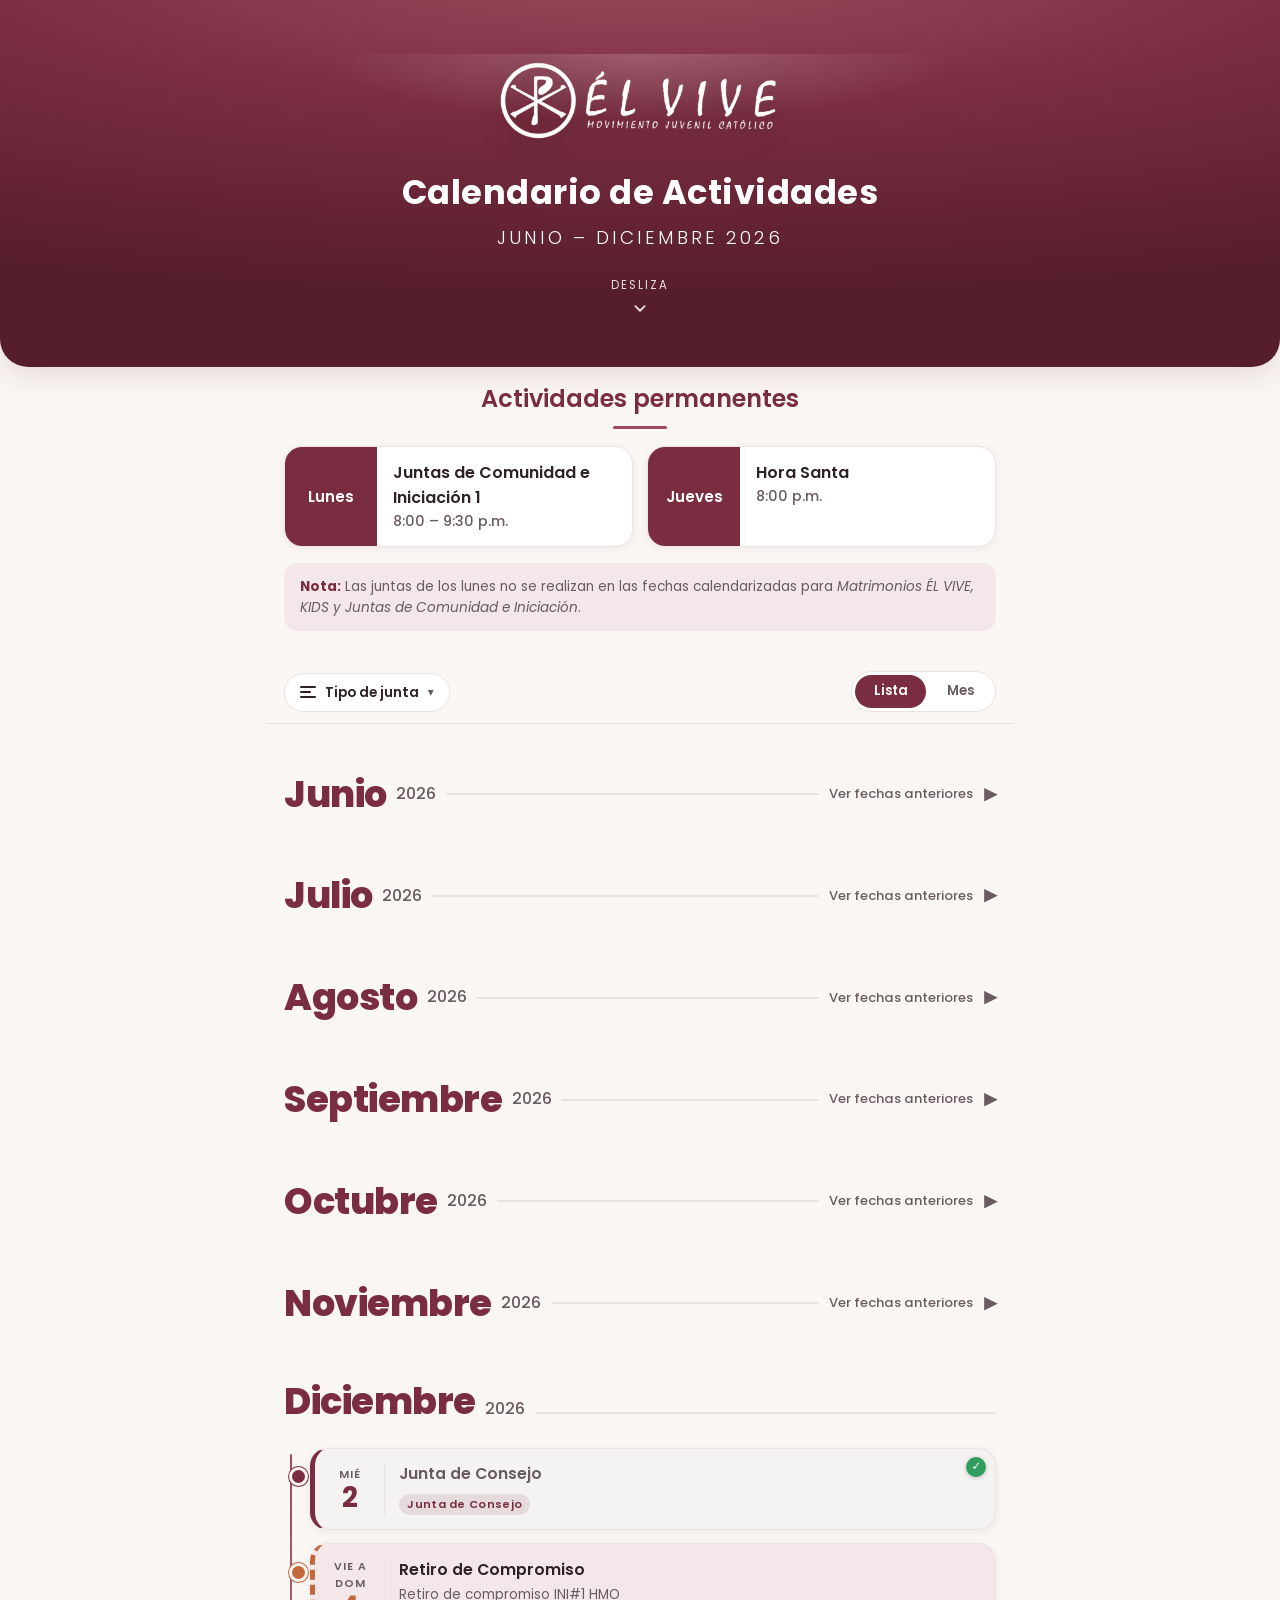
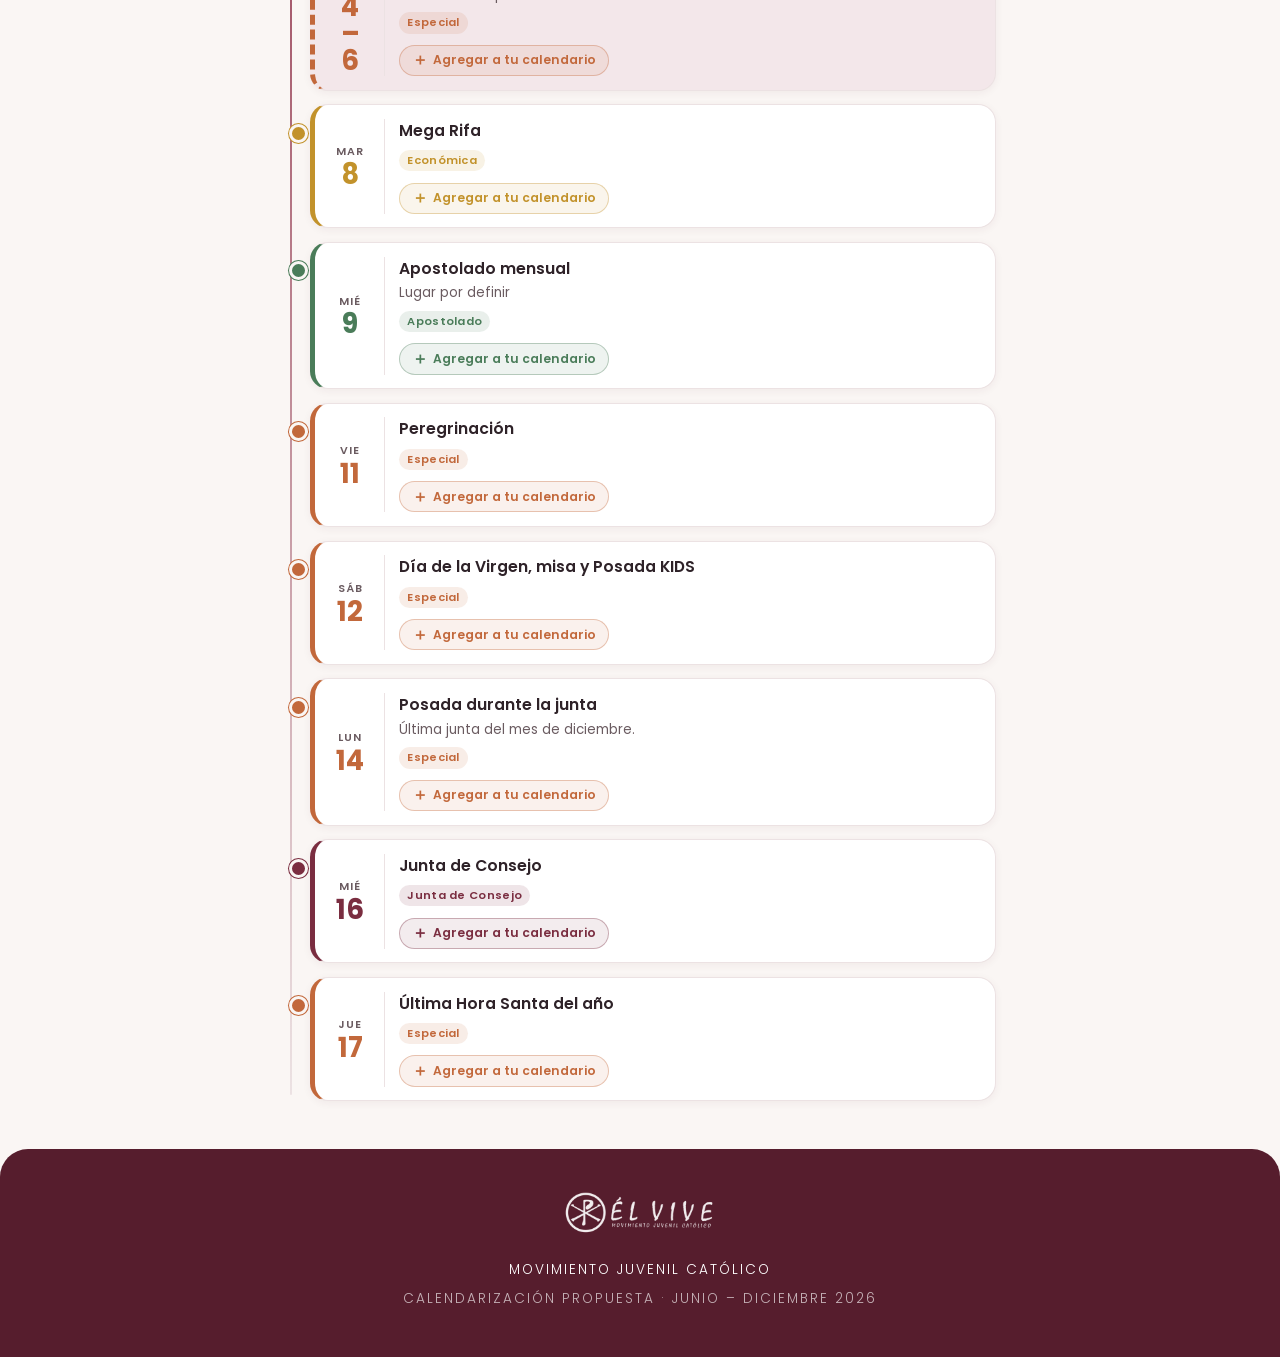
==== index.html @ d43c9b51 "Agosto: Matrimonios ÉL VIVE, KIDS y Juntas pasa del 31 al 24 Movido al lunes 24 de agosto (antes lun" ====
<!DOCTYPE html>
<html lang="es">
<head>
  <meta charset="UTF-8" />
  <meta name="viewport" content="width=device-width, initial-scale=1.0" />
  <title>Calendario ÉL VIVE · Junio – Diciembre 2026</title>
  <meta name="description" content="Calendario de actividades del Movimiento Juvenil Católico ÉL VIVE. Junio a Diciembre 2026." />
  <link rel="icon" type="image/jpeg" href="assets/favicon-el-vive.jpg" />

  <!-- Tipografía Poppins -->
  <link rel="preconnect" href="https://fonts.googleapis.com" />
  <link rel="preconnect" href="https://fonts.gstatic.com" crossorigin />
  <link href="https://fonts.googleapis.com/css2?family=Poppins:wght@300;400;500;600;700;800&display=swap" rel="stylesheet" />

  <link rel="stylesheet" href="styles.css?v=202608082133" />
</head>
<body>

  <!-- ENCABEZADO -->
  <header class="site-header">
    <div class="header-inner">
      <img class="logo" src="assets/logo-el-vive.png" alt="ÉL VIVE · Movimiento Juvenil Católico" />
      <h1 class="header-title">Calendario de Actividades</h1>
      <p class="header-sub">Junio &ndash; Diciembre 2026</p>
      <div class="header-glow" aria-hidden="true"></div>
    </div>
    <div class="scroll-hint" aria-hidden="true">
      <span>Desliza</span>
      <svg viewBox="0 0 24 24" width="22" height="22"><path d="M7 10l5 5 5-5" fill="none" stroke="currentColor" stroke-width="2" stroke-linecap="round" stroke-linejoin="round"/></svg>
    </div>
  </header>

  <main>
    <!-- ACTIVIDADES PERMANENTES -->
    <section class="permanentes reveal" aria-labelledby="perm-title">
      <h2 id="perm-title" class="block-title">Actividades permanentes</h2>
      <div class="perm-grid">
        <article class="perm-card">
          <div class="perm-day">Lunes</div>
          <div class="perm-body">
            <h3>Juntas de Comunidad e Iniciación 1</h3>
            <p class="perm-time">8:00 &ndash; 9:30 p.m.</p>
          </div>
        </article>
        <article class="perm-card">
          <div class="perm-day">Jueves</div>
          <div class="perm-body">
            <h3>Hora Santa</h3>
            <p class="perm-time">8:00 p.m.</p>
          </div>
        </article>
      </div>
      <p class="perm-note">
        <strong>Nota:</strong> Las juntas de los lunes no se realizan en las fechas calendarizadas para
        <em>Matrimonios ÉL VIVE, KIDS y Juntas de Comunidad e Iniciación</em>.
      </p>
    </section>

    <!-- FILTROS (menú desplegable) + TOGGLE DE VISTA (barra fija / sticky) -->
    <nav class="filters" id="filters" aria-label="Filtrar por categoría">
      <div class="filters-bar">
        <div class="filter-menu" id="filter-menu">
          <button class="filter-toggle" id="filter-toggle" type="button" aria-haspopup="true" aria-expanded="false" aria-controls="filter-dropdown">
            <span class="filter-ham" aria-hidden="true"><span></span><span></span><span></span></span>
            <span class="filter-toggle-label" id="filter-toggle-label">Tipo de junta</span>
            <span class="filter-caret" aria-hidden="true">▾</span>
          </button>
          <div class="filter-dropdown" id="filter-dropdown" role="menu" aria-label="Tipo de junta" hidden>
            <!-- opciones generadas por JS -->
          </div>
        </div>
        <div class="view-toggle" id="view-toggle" role="group" aria-label="Cambiar vista del calendario">
          <button class="view-btn is-active" type="button" data-vista="lista" aria-pressed="true">Lista</button>
          <button class="view-btn" type="button" data-vista="mes" aria-pressed="false">Mes</button>
        </div>
      </div>
    </nav>

    <!-- AGENDA (vista Lista) -->
    <div class="agenda" id="agenda">
      <!-- meses generados por JS -->
    </div>

    <p class="empty-state" id="empty-state" hidden>No hay actividades de este tipo. Toca otro filtro para verlas.</p>

    <!-- VISTA MES (grilla mensual) -->
    <div class="mes-view" id="mes-view" hidden>
      <div class="mes-nav">
        <button class="mes-nav-btn" id="mes-prev" type="button" aria-label="Mes anterior">‹</button>
        <h2 class="mes-title" id="mes-title" aria-live="polite"></h2>
        <button class="mes-nav-btn" id="mes-next" type="button" aria-label="Mes siguiente">›</button>
      </div>
      <div class="mes-weekdays" aria-hidden="true">
        <span>Lun</span><span>Mar</span><span>Mié</span><span>Jue</span><span>Vie</span><span>Sáb</span><span>Dom</span>
      </div>
      <div class="mes-grid" id="mes-grid">
        <!-- celdas generadas por JS -->
      </div>
      <p class="mes-empty" id="mes-empty" hidden>No hay actividades de este tipo en este mes.</p>
    </div>
  </main>

  <!-- PIE -->
  <footer class="site-footer">
    <img class="footer-logo" src="assets/logo-el-vive.png" alt="ÉL VIVE" />
    <p>Movimiento Juvenil Católico</p>
    <p class="footer-small">Calendarización propuesta · Junio – Diciembre 2026</p>
  </footer>

  <button class="to-top" id="to-top" aria-label="Volver arriba" hidden>
    <svg viewBox="0 0 24 24" width="22" height="22"><path d="M7 14l5-5 5 5" fill="none" stroke="currentColor" stroke-width="2" stroke-linecap="round" stroke-linejoin="round"/></svg>
  </button>

  <!-- MODAL: DETALLE DEL DÍA (vista Mes) -->
  <div class="dia-modal" id="dia-modal" role="dialog" aria-modal="true" aria-labelledby="dia-title" aria-hidden="true" hidden>
    <div class="dia-backdrop" data-dclose></div>
    <div class="dia-box">
      <button class="dia-close" id="dia-close" type="button" aria-label="Cerrar" data-dclose>&times;</button>
      <h3 class="dia-title" id="dia-title"></h3>
      <div class="dia-events" id="dia-events">
        <!-- tarjetas de evento del día (reutiliza el diseño de la Lista) -->
      </div>
    </div>
  </div>

  <script src="app.js?v=202608082133"></script>
</body>
</html>
---- styles.css ----
/* ===================================================
   CALENDARIO ÉL VIVE · Junio – Diciembre 2026
   HTML/CSS/JS vanilla · Mobile-first
   =================================================== */

:root {
  /* Marca (borgoña del logo) */
  --vino:        #7a2d40;
  --vino-dark:   #561d2d;
  --vino-soft:   #9d4a5e;
  --vino-tint:   #f3e7ea;

  /* Neutros */
  --cream:       #faf6f4;
  --paper:       #ffffff;
  --ink:         #2e2228;
  --ink-soft:    #6a5b60;
  --line:        #ece2e3;

  /* Categorías */
  --c-consejo:     #7a2d40;
  --c-apostolado:  #4a7c59;
  --c-misa:        #3d6b8f;
  --c-matrimonios: #c2698a;
  --c-economica:   #c2922b;
  --c-especial:    #c2683b;
  --c-permanente:  #6b6b76;

  --shadow-sm: 0 2px 8px rgba(86, 29, 45, 0.06);
  --shadow-md: 0 8px 28px rgba(86, 29, 45, 0.12);
  --radius: 18px;
  --maxw: 760px;
}

* { box-sizing: border-box; margin: 0; padding: 0; }

html { scroll-behavior: smooth; }

body {
  font-family: 'Poppins', system-ui, -apple-system, sans-serif;
  color: var(--ink);
  background: var(--cream);
  line-height: 1.55;
  -webkit-font-smoothing: antialiased;
  overflow-x: hidden;
}

/* ============ ENCABEZADO ============ */
.site-header {
  position: relative;
  text-align: center;
  padding: 2.6rem 1.25rem 2.4rem;
  background:
    radial-gradient(120% 90% at 50% -10%, var(--vino-soft) 0%, var(--vino) 45%, var(--vino-dark) 100%);
  color: #fff;
  overflow: hidden;
  border-bottom-left-radius: 28px;
  border-bottom-right-radius: 28px;
  box-shadow: var(--shadow-md);
}
.header-inner { position: relative; z-index: 2; max-width: var(--maxw); margin: 0 auto; }
.header-glow {
  position: absolute; inset: 0; z-index: 1;
  background: radial-gradient(60% 50% at 50% 0%, rgba(255,255,255,.18), transparent 70%);
  pointer-events: none;
}
.logo {
  width: min(300px, 78%);
  height: auto;
  margin: 0 auto 1.1rem;
  display: block;
  filter: brightness(0) invert(1) drop-shadow(0 4px 12px rgba(0,0,0,.25));
  animation: fadeDown .9s ease both;
}
.header-title {
  font-size: clamp(1.5rem, 6vw, 2.1rem);
  font-weight: 700;
  letter-spacing: .5px;
  animation: fadeUp .9s .1s ease both;
}
.header-sub {
  margin-top: .35rem;
  font-weight: 300;
  font-size: clamp(.95rem, 3.6vw, 1.15rem);
  letter-spacing: 3px;
  text-transform: uppercase;
  opacity: .92;
  animation: fadeUp .9s .2s ease both;
}
.scroll-hint {
  position: relative; z-index: 2;
  margin-top: 1.5rem;
  display: flex; flex-direction: column; align-items: center; gap: .15rem;
  font-size: .72rem; letter-spacing: 2px; text-transform: uppercase; opacity: .85;
  animation: bob 1.8s ease-in-out infinite;
}

/* ============ BLOQUE PERMANENTES ============ */
main { max-width: var(--maxw); margin: 0 auto; padding: 0 1.1rem; }

.block-title {
  text-align: center;
  font-size: clamp(1.2rem, 4.6vw, 1.5rem);
  font-weight: 600;
  color: var(--vino);
  margin: 2.2rem 0 1.1rem;
  position: relative;
}
.block-title::after {
  content: ""; display: block; width: 54px; height: 3px;
  background: var(--vino-soft); border-radius: 3px; margin: .55rem auto 0;
}

.permanentes { margin-top: -1.4rem; }
.perm-grid { display: grid; gap: .9rem; grid-template-columns: 1fr; }
.perm-card {
  display: flex; align-items: stretch; gap: 0;
  background: var(--paper);
  border-radius: var(--radius);
  box-shadow: var(--shadow-sm);
  overflow: hidden;
  border: 1px solid var(--line);
}
.perm-day {
  flex: 0 0 92px;
  background: var(--vino);
  color: #fff;
  display: flex; align-items: center; justify-content: center;
  font-weight: 600; font-size: .95rem;
  text-align: center;
}
.perm-body { padding: .85rem 1rem; }
.perm-body h3 { font-size: 1rem; font-weight: 600; color: var(--ink); }
.perm-time { color: var(--ink-soft); font-size: .88rem; font-weight: 500; }
.perm-note {
  margin-top: 1rem;
  background: var(--vino-tint);
  border-radius: 14px;
  padding: .8rem 1rem;
  font-size: .85rem;
  color: var(--ink-soft);
}
.perm-note strong { color: var(--vino); }

/* ============ FILTROS ============ */
.filters {
  position: sticky; top: 0; z-index: 50;
  margin: 1.8rem -1.1rem 0;
  padding: .7rem 0;
  background: rgba(250, 246, 244, .88);
  backdrop-filter: blur(10px);
  -webkit-backdrop-filter: blur(10px);
  border-bottom: 1px solid var(--line);
}
.filters-inner {
  max-width: var(--maxw); margin: 0 auto;
  display: flex; flex-wrap: wrap; gap: .5rem; padding: 0 1.1rem;
}
.chip {
  flex: 0 0 auto;
  display: inline-flex; align-items: center; gap: .4rem;
  border: 1.5px solid var(--line);
  background: var(--paper);
  color: var(--ink-soft);
  padding: .42rem .85rem;
  border-radius: 999px;
  font-family: inherit; font-size: .82rem; font-weight: 500;
  cursor: pointer;
  white-space: nowrap;
  transition: all .2s ease;
}
.chip .dot { width: 9px; height: 9px; border-radius: 50%; background: var(--cat, var(--vino)); }
.chip:hover { border-color: var(--cat, var(--vino-soft)); }
.chip.active {
  background: var(--cat, var(--vino));
  border-color: var(--cat, var(--vino));
  color: #fff;
}
.chip.active .dot { background: rgba(255,255,255,.9); }

/* ============ AGENDA ============ */
.month { margin-top: 2.4rem; }
.month-head {
  display: flex; align-items: baseline; gap: .6rem;
  margin-bottom: 1.1rem;
}
.month-name {
  font-size: clamp(1.6rem, 7vw, 2.3rem);
  font-weight: 800;
  color: var(--vino);
  letter-spacing: -.5px;
}
.month-year { font-size: 1rem; font-weight: 500; color: var(--ink-soft); }
.month-line { flex: 1; height: 2px; background: var(--line); border-radius: 2px; }

/* ---- Meses cerrados (toggle contraído por default) ---- */
.month-head--toggle {
  width: 100%;
  align-items: center;
  background: none;
  border: none;
  padding: .2rem 0;
  margin-bottom: .6rem;
  font: inherit;
  color: inherit;
  text-align: left;
  cursor: pointer;
  border-radius: 10px;
  transition: background .18s ease;
}
.month-head--toggle:hover { background: rgba(0, 0, 0, .03); }
.month-head--toggle:focus-visible { outline: 2px solid var(--vino-soft); outline-offset: 3px; }
.month-count {
  font-size: .82rem; font-weight: 500; color: var(--ink-soft);
  white-space: nowrap;
}
.month-chevron {
  font-size: 1.7rem; line-height: 1; color: var(--ink-soft);
  transition: transform .25s ease;
}
.month--collapsible.is-collapsed .month-chevron { transform: rotate(-90deg); }
.month--collapsible.is-collapsed .timeline { display: none; }

.timeline { position: relative; padding-left: 1.6rem; }
.timeline::before {
  content: ""; position: absolute; left: 6px; top: 6px; bottom: 6px;
  width: 2px; background: linear-gradient(var(--vino-soft), var(--line));
  border-radius: 2px;
}

.event {
  position: relative;
  display: flex; gap: .9rem;
  background: var(--paper);
  border-radius: var(--radius);
  box-shadow: var(--shadow-sm);
  border: 1px solid var(--line);
  border-left: 5px solid var(--cat, var(--vino));
  padding: .85rem 1rem .85rem .9rem;
  margin-bottom: .85rem;
  transition: transform .25s ease, box-shadow .25s ease, opacity .3s ease;
}
.event::before {
  content: ""; position: absolute; left: -1.6rem; top: 1.15rem;
  width: 13px; height: 13px; border-radius: 50%;
  background: var(--cat, var(--vino));
  border: 3px solid var(--cream);
  box-shadow: 0 0 0 1px var(--cat, var(--vino));
}
.event:hover { transform: translateX(3px); box-shadow: var(--shadow-md); }

.event-date {
  flex: 0 0 56px; text-align: center;
  display: flex; flex-direction: column; align-items: center; justify-content: center;
  border-right: 1px solid var(--line);
  padding-right: .8rem;
}
.event-dow { font-size: .68rem; text-transform: uppercase; letter-spacing: 1px; color: var(--ink-soft); font-weight: 600; }
.event-num { font-size: 1.7rem; font-weight: 700; line-height: 1; color: var(--cat, var(--vino)); }
/* Casilla de fecha "por definir" (ej. apostolado mensual sin día exacto) */
.event-num--tbd { font-size: 1.5rem; }
.event-date--tbd .event-dow { text-transform: none; letter-spacing: .2px; font-size: .62rem; margin-top: .25rem; line-height: 1.15; }
.event-body { flex: 1; min-width: 0; }
.event-title { font-size: .98rem; font-weight: 600; color: var(--ink); }
.event-desc { font-size: .83rem; color: var(--ink-soft); margin-top: .15rem; }
.event-meta { display: flex; flex-wrap: wrap; gap: .5rem; margin-top: .45rem; align-items: center; }
.event-time {
  display: inline-flex; align-items: center; gap: .25rem;
  font-size: .76rem; font-weight: 600; color: var(--vino);
  background: var(--vino-tint); padding: .12rem .5rem; border-radius: 999px;
}
/* Botón "Ver ubicación" (abre Google Maps) */
.event-map {
  display: inline-flex; align-items: center; gap: .25rem;
  font-size: .74rem; font-weight: 700; text-decoration: none;
  color: #fff; background: #2f6f9f;
  padding: .14rem .6rem; border-radius: 999px;
  transition: filter .2s ease, transform .2s ease;
}
.event-map:hover { filter: brightness(1.08); transform: translateY(-1px); }
/* Aviso de reprogramación / cambio de fecha */
.event-reprog {
  display: inline-flex; align-items: center; gap: .3rem;
  margin-top: .25rem;
  font-size: .73rem; font-weight: 700;
  color: #fff; background: #d97a28;
  padding: .14rem .6rem; border-radius: 999px;
}
.event-tag {
  font-size: .7rem; font-weight: 600; letter-spacing: .3px;
  color: var(--cat, var(--vino));
  background: color-mix(in srgb, var(--cat, var(--vino)) 12%, transparent);
  padding: .12rem .5rem; border-radius: 999px;
}

/* Evento de rango (vacaciones) */
.event.is-range { border-left-style: dashed; background: var(--vino-tint); }

/* ====== Botón "Agregar a tu calendario" ====== */
.cal-add { position: relative; margin-top: .7rem; }
.cal-btn {
  display: inline-flex; align-items: center; gap: .35rem;
  font-family: inherit; font-size: .76rem; font-weight: 600;
  color: var(--cat, var(--vino));
  background: color-mix(in srgb, var(--cat, var(--vino)) 9%, transparent);
  border: 1.5px solid color-mix(in srgb, var(--cat, var(--vino)) 35%, transparent);
  padding: .35rem .72rem; border-radius: 999px; cursor: pointer;
  transition: background .2s ease, border-color .2s ease;
}
.cal-btn:hover { background: color-mix(in srgb, var(--cat, var(--vino)) 17%, transparent); }
.cal-ico { font-size: 1rem; line-height: 1; }
.cal-menu {
  position: absolute; z-index: 30; left: 0; top: calc(100% + .35rem);
  min-width: 210px; background: var(--paper);
  border: 1px solid var(--line); border-radius: 14px;
  box-shadow: var(--shadow-md); padding: .35rem;
}
.cal-opt {
  display: flex; align-items: center; gap: .5rem; width: 100%;
  font-family: inherit; font-size: .82rem; font-weight: 500; text-align: left;
  color: var(--ink); background: transparent; border: 0; border-radius: 10px;
  padding: .55rem .6rem; cursor: pointer;
}
.cal-opt:hover { background: var(--vino-tint); color: var(--vino); }
.event.past .cal-add { display: none; }

/* Evento ya realizado: tono gris claro + check verde de "ya fue" */
.event.past {
  --cat: #b0aaa6;
  background: #f5f3f1;
}
.event.past .event-title { color: var(--ink-soft); padding-right: 1.5rem; }
.event.past .event-time { color: var(--ink-soft); background: #e7e2df; }
.event.past:hover { transform: none; box-shadow: var(--shadow-sm); }

/* Check verde "ya se realizó" (esquina superior derecha) */
.event-done {
  position: absolute; top: .5rem; right: .55rem; z-index: 2;
  display: grid; place-items: center;
  width: 20px; height: 20px; border-radius: 50%;
  background: #2f9e5e; color: #fff;
  font-size: .72rem; font-weight: 800; line-height: 1;
  box-shadow: 0 1px 4px rgba(0, 0, 0, .22);
}

/* Filtrado: ocultar */
.event.filtered-out { display: none; }
.month.month-hidden { display: none; }

.empty-state { text-align: center; color: var(--ink-soft); padding: 2.5rem 1rem 1rem; }

/* ============ PIE ============ */
.site-footer {
  text-align: center;
  margin-top: 3rem;
  padding: 2.4rem 1.25rem 3rem;
  background: var(--vino-dark);
  color: #fff;
  border-top-left-radius: 28px;
  border-top-right-radius: 28px;
}
.footer-logo {
  width: 160px; height: auto; margin: 0 auto .8rem;
  filter: brightness(0) invert(1); opacity: .92;
}
.site-footer p { font-weight: 300; letter-spacing: 2px; text-transform: uppercase; font-size: .85rem; }
.footer-small { opacity: .65; font-size: .72rem; letter-spacing: 1px; margin-top: .5rem; }

/* ============ BOTÓN ARRIBA ============ */
.to-top {
  position: fixed; bottom: 1.2rem; right: 1.2rem; z-index: 60;
  width: 46px; height: 46px; border-radius: 50%;
  background: var(--vino); color: #fff; border: none;
  box-shadow: var(--shadow-md); cursor: pointer;
  display: grid; place-items: center;
  opacity: 0; transform: translateY(12px); pointer-events: none;
  transition: opacity .3s ease, transform .3s ease;
}
.to-top.show { opacity: 1; transform: translateY(0); pointer-events: auto; }

/* ============ ANIMACIONES SCROLL ============ */
.reveal { opacity: 0; transform: translateY(26px); transition: opacity .7s ease, transform .7s ease; }
.reveal.in { opacity: 1; transform: none; }

@keyframes fadeUp { from { opacity: 0; transform: translateY(18px); } to { opacity: 1; transform: none; } }
@keyframes fadeDown { from { opacity: 0; transform: translateY(-18px); } to { opacity: 1; transform: none; } }
@keyframes bob { 0%,100% { transform: translateY(0); } 50% { transform: translateY(6px); } }

@media (prefers-reduced-motion: reduce) {
  *, *::before, *::after { animation: none !important; transition: none !important; }
  .reveal { opacity: 1; transform: none; }
}

/* ============ ESCRITORIO ============ */
@media (min-width: 720px) {
  .perm-grid { grid-template-columns: 1fr 1fr; }
  .site-header { padding: 3.4rem 1.5rem 3rem; }
  main { padding: 0 1.5rem; }
}

/* ===================================================
   FILTROS (menú "Tipo de junta") + TOGGLE LISTA/MES
   + VISTA MES (grilla mensual)
   =================================================== */

@keyframes diaPop { from { opacity: 0; transform: translateY(14px) scale(.985); } to { opacity: 1; transform: none; } }

/* Barra: menú "Tipo de junta" a la izquierda + toggle de vista a la derecha. */
.filters-bar {
  max-width: var(--maxw); margin: 0 auto;
  padding: 0 1.1rem;
  display: flex; align-items: center; justify-content: space-between; gap: .7rem;
}

/* ---- Menú de filtros (botón hamburguesa + panel desplegable) ---- */
.filter-menu { position: relative; }
.filter-toggle {
  display: inline-flex; align-items: center; gap: .55rem;
  font: inherit; font-size: .85rem; font-weight: 600;
  color: var(--ink);
  background: var(--paper);
  border: 1.5px solid var(--line);
  border-radius: 999px;
  padding: .5rem .95rem;
  cursor: pointer;
  transition: border-color .2s ease, color .2s ease;
}
.filter-toggle:hover { border-color: var(--vino-soft); }
.filter-toggle.has-filter { border-color: var(--cat); color: var(--cat); }
/* Icono hamburguesa (3 barras). */
.filter-ham { display: inline-flex; flex-direction: column; gap: 3px; width: 16px; }
.filter-ham span { display: block; height: 2px; border-radius: 2px; background: currentColor; }
.filter-ham span:nth-child(2) { width: 70%; }
.filter-caret { font-size: .75rem; color: var(--ink-soft); transition: transform .2s ease; }
.filter-toggle[aria-expanded="true"] .filter-caret { transform: rotate(180deg); }
.filter-toggle.has-filter .filter-caret { color: var(--cat); }

.filter-dropdown {
  position: absolute; top: calc(100% + 8px); left: 0; z-index: 70;
  min-width: 240px;
  background: var(--paper);
  border: 1px solid var(--line);
  border-radius: 14px;
  box-shadow: var(--shadow-md);
  padding: 6px;
  display: flex; flex-direction: column; gap: 2px;
  animation: diaPop .18s ease both;
}
.filter-dropdown[hidden] { display: none; }
.filter-option {
  display: flex; align-items: center; gap: .6rem;
  font: inherit; font-size: .88rem; font-weight: 500;
  color: var(--ink);
  background: transparent; border: none; border-radius: 10px;
  padding: .55rem .7rem; cursor: pointer; text-align: left;
  transition: background .15s ease;
}
.filter-option:hover { background: rgba(0, 0, 0, .04); }
.filter-option .dot { flex: 0 0 auto; width: 11px; height: 11px; border-radius: 50%; background: var(--cat, var(--vino)); }
.filter-option.is-active {
  font-weight: 700; color: var(--cat, var(--vino));
  background: color-mix(in srgb, var(--cat, var(--vino)) 13%, transparent);
}
.filter-option.is-active .dot { box-shadow: 0 0 0 3px color-mix(in srgb, var(--cat, var(--vino)) 25%, transparent); }

/* ---- Toggle de vista (segmented control) ---- */
.view-toggle {
  flex: 0 0 auto;
  display: flex;
  width: max-content;
  background: var(--paper);
  border: 1.5px solid var(--line);
  border-radius: 999px;
  padding: 3px;
  gap: 2px;
}
.view-btn {
  font: inherit; font-size: .82rem; font-weight: 600;
  color: var(--ink-soft);
  background: transparent;
  border: none; cursor: pointer;
  padding: .4rem 1.15rem;
  border-radius: 999px;
  transition: background .2s ease, color .2s ease;
}
.view-btn.is-active { background: var(--vino); color: #fff; }
.view-btn:not(.is-active):hover { color: var(--vino); }

/* ---- Vista Mes ---- */
.mes-view { margin-top: 1.8rem; }
.mes-view[hidden] { display: none; }

.mes-nav {
  display: flex; align-items: center; justify-content: center;
  gap: 1rem; margin-bottom: 1.1rem;
}
.mes-title {
  font-size: clamp(1.25rem, 3.5vw, 1.65rem);
  font-weight: 800; color: var(--vino);
  letter-spacing: -.3px; text-align: center; min-width: 8.5em;
}
.mes-nav-btn {
  flex: 0 0 auto;
  width: 36px; height: 36px; border-radius: 50%;
  border: 1.5px solid var(--line); background: var(--paper);
  color: var(--ink-soft); font-size: 1.3rem; line-height: 1;
  cursor: pointer; display: grid; place-items: center;
  transition: border-color .2s ease, color .2s ease;
}
.mes-nav-btn:hover:not(:disabled) { border-color: var(--vino-soft); color: var(--vino); }
.mes-nav-btn:disabled { opacity: .35; cursor: default; pointer-events: none; }

.mes-weekdays {
  display: grid; grid-template-columns: repeat(7, 1fr);
  gap: 6px; margin-bottom: 6px;
}
.mes-weekdays span {
  text-align: center; font-size: .68rem; font-weight: 700;
  text-transform: uppercase; letter-spacing: .5px; color: var(--ink-soft);
}

.mes-grid {
  display: grid; grid-template-columns: repeat(7, 1fr);
  gap: 6px;
}
.mes-cell {
  height: clamp(64px, 12vw, 92px);
  overflow: hidden;
  background: var(--paper);
  border: 1px solid var(--line);
  border-radius: 10px;
  padding: 5px 5px 4px;
  display: flex; flex-direction: column;
}
.mes-cell--out { background: rgba(0, 0, 0, .02); opacity: .5; }
.mes-cell.has-eventos { cursor: pointer; }
.mes-cell.has-eventos:hover { border-color: var(--vino-soft); box-shadow: var(--shadow-sm); }
.mes-daynum {
  font-size: .78rem; font-weight: 700; color: var(--ink);
  line-height: 1; margin-bottom: 3px; align-self: flex-start;
}
.mes-daynum.is-today {
  background: var(--vino); color: #fff;
  width: 22px; height: 22px; border-radius: 50%;
  display: grid; place-items: center;
}
.mes-bars { display: flex; flex-direction: column; gap: 2px; min-width: 0; }
.mes-bar {
  font-size: 10px; font-weight: 600; line-height: 1.5;
  color: #fff; background: var(--cat, var(--vino));
  border-radius: 0;                     /* por defecto sin redondear (celda intermedia de rango) */
  padding: 1px 5px;
  overflow: hidden; text-overflow: ellipsis; white-space: nowrap;
}
/* Redondeo solo en los extremos del rango; un evento de 1 día lleva ambos. */
.mes-bar.is-start { border-top-left-radius: 6px; border-bottom-left-radius: 6px; }
.mes-bar.is-end { border-top-right-radius: 6px; border-bottom-right-radius: 6px; }
.mes-more { font-size: 10px; font-weight: 600; color: var(--ink-soft); padding: 0 3px; }

.mes-empty { text-align: center; color: var(--ink-soft); padding: 2.5rem 1rem 1rem; }
.mes-empty[hidden] { display: none; }

/* ---- Modal de detalle del día ---- */
.dia-modal {
  position: fixed; inset: 0; z-index: 55;
  display: flex; align-items: center; justify-content: center;
  padding: 1.2rem;
}
.dia-modal[hidden] { display: none; }
.dia-backdrop {
  position: absolute; inset: 0;
  background: rgba(46, 34, 40, .55);
  backdrop-filter: blur(3px);
}
.dia-box {
  position: relative; z-index: 1;
  width: min(480px, 100%); max-height: 82vh; overflow-y: auto;
  background: var(--cream);
  border-radius: var(--radius);
  padding: 1.5rem 1.3rem 1.6rem;
  box-shadow: var(--shadow-md);
  animation: diaPop .28s ease both;
}
.dia-close {
  position: absolute; top: .7rem; right: .8rem;
  width: 36px; height: 36px; border: none; border-radius: 50%;
  background: var(--vino-tint); color: var(--vino);
  font-size: 1.55rem; line-height: 1; cursor: pointer;
  display: grid; place-items: center;
  transition: background .2s ease, color .2s ease;
}
.dia-close:hover { background: var(--vino); color: #fff; }
.dia-title {
  color: var(--vino); font-size: 1.15rem; font-weight: 800;
  text-transform: capitalize; padding-right: 2.4rem; margin-bottom: 1.1rem;
}
/* Dentro del modal no hay línea de tiempo: ocultamos el punto conector. */
.dia-events .event::before { display: none; }
.dia-events .event { margin-bottom: .85rem; }
.dia-events .event:last-child { margin-bottom: 0; }
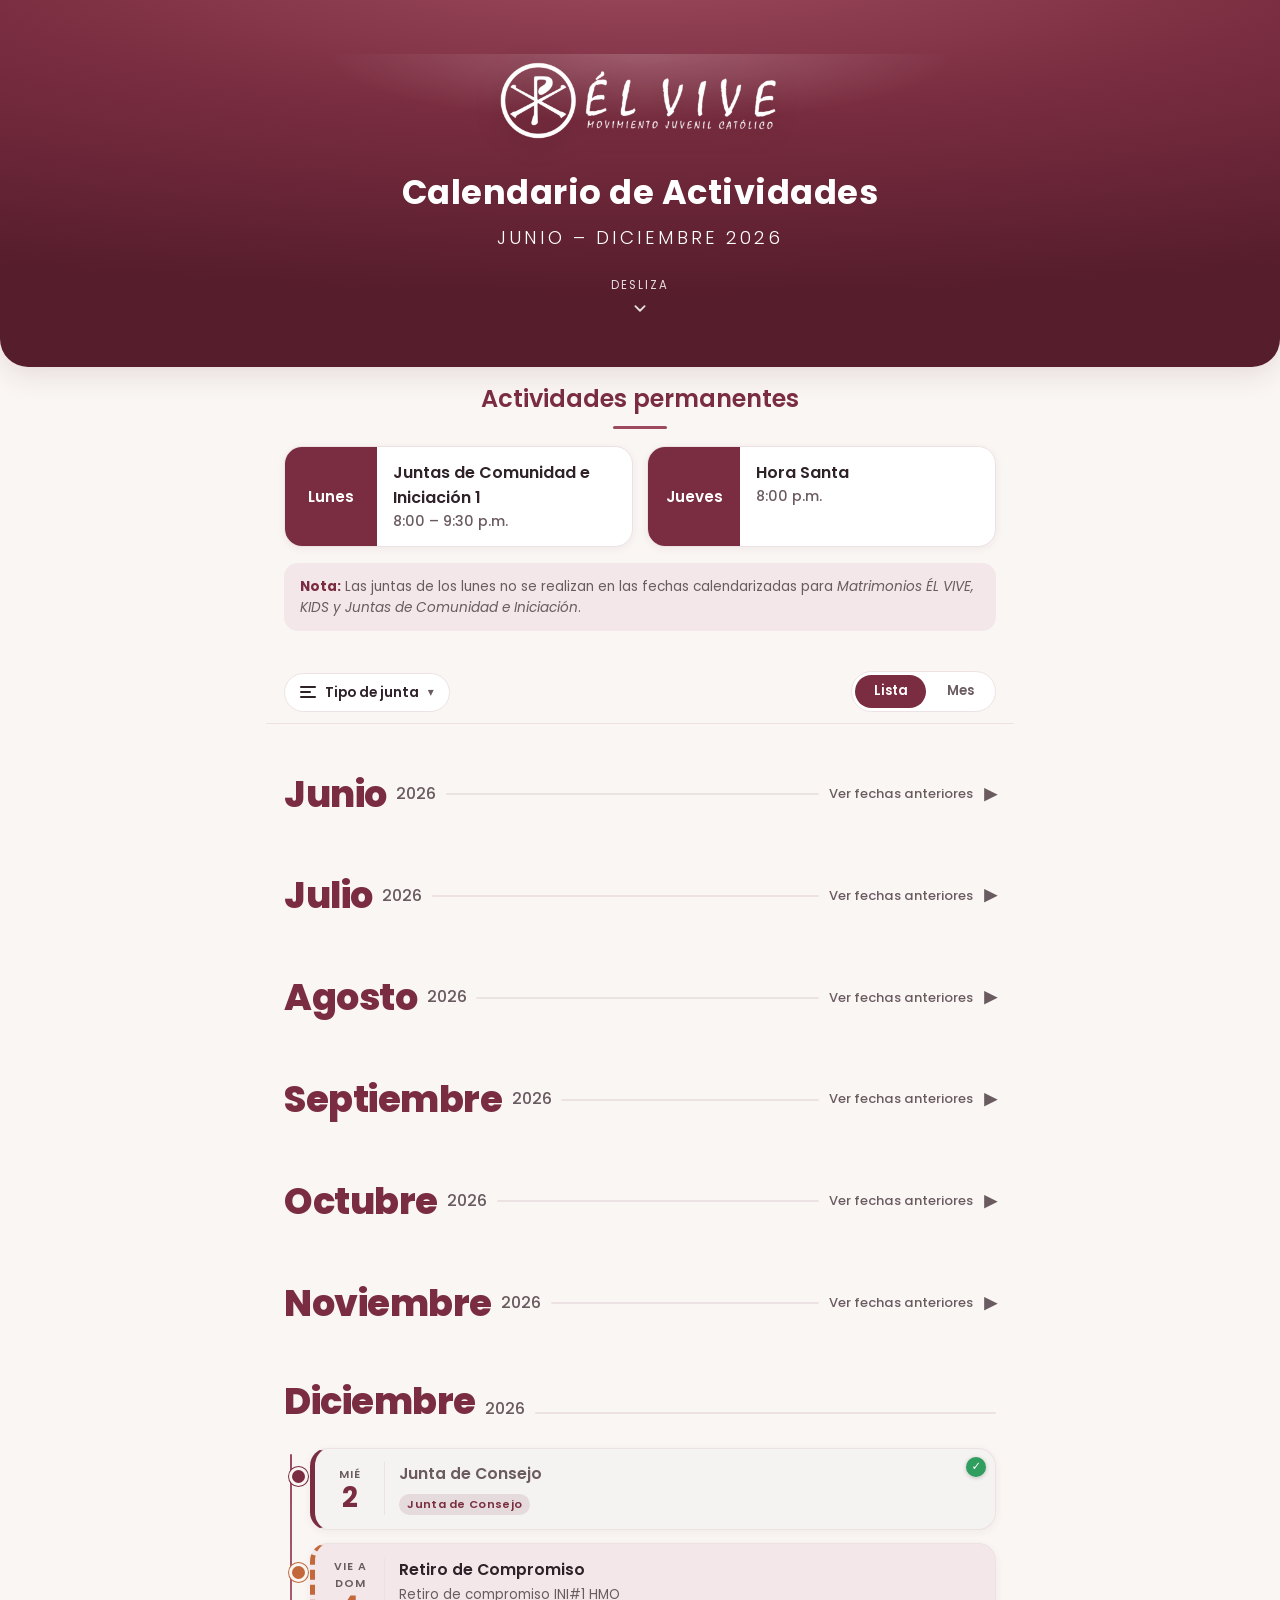
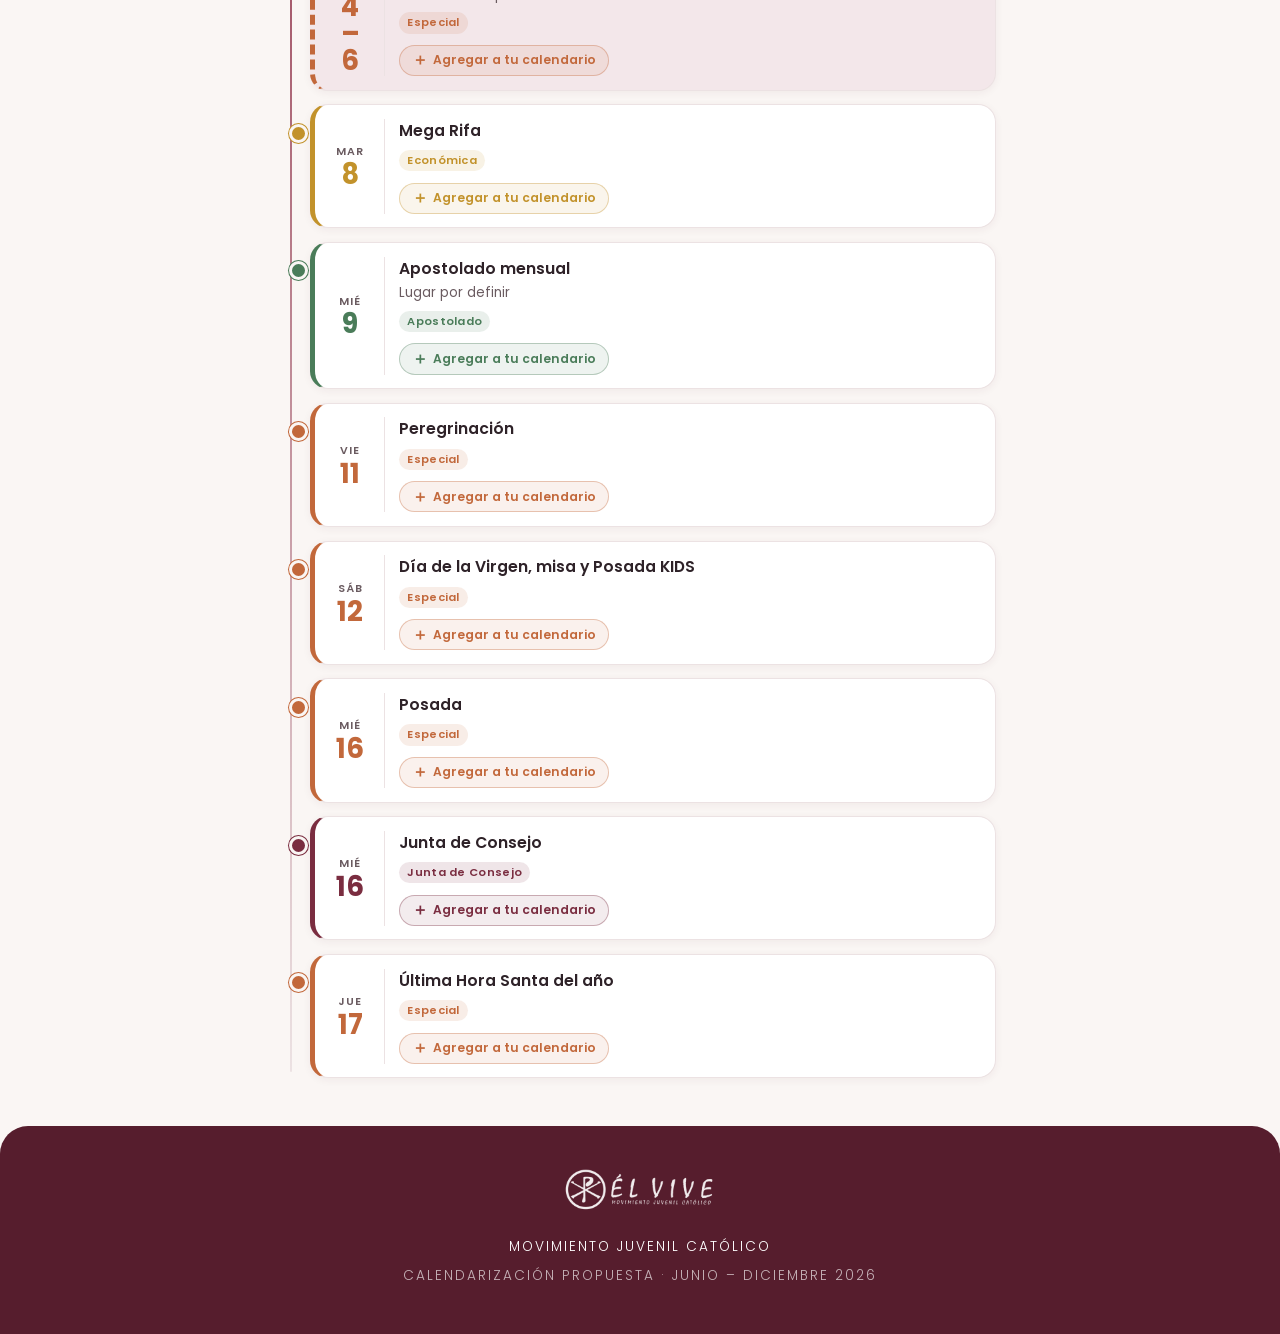
==== commit b741d263: "Diciembre: la Posada pasa al miércoles 16 (ya no durante la junta del 14) Co-Authored-By: Claude Opu" ====
--- a/index.html
+++ b/index.html
@@ -12,7 +12,7 @@
   <link rel="preconnect" href="https://fonts.gstatic.com" crossorigin />
   <link href="https://fonts.googleapis.com/css2?family=Poppins:wght@300;400;500;600;700;800&display=swap" rel="stylesheet" />
 
-  <link rel="stylesheet" href="styles.css?v=202608082133" />
+  <link rel="stylesheet" href="styles.css?v=202609101650" />
 </head>
 <body>
 
@@ -123,6 +123,6 @@
     </div>
   </div>
 
-  <script src="app.js?v=202608082133"></script>
+  <script src="app.js?v=202609101650"></script>
 </body>
 </html>
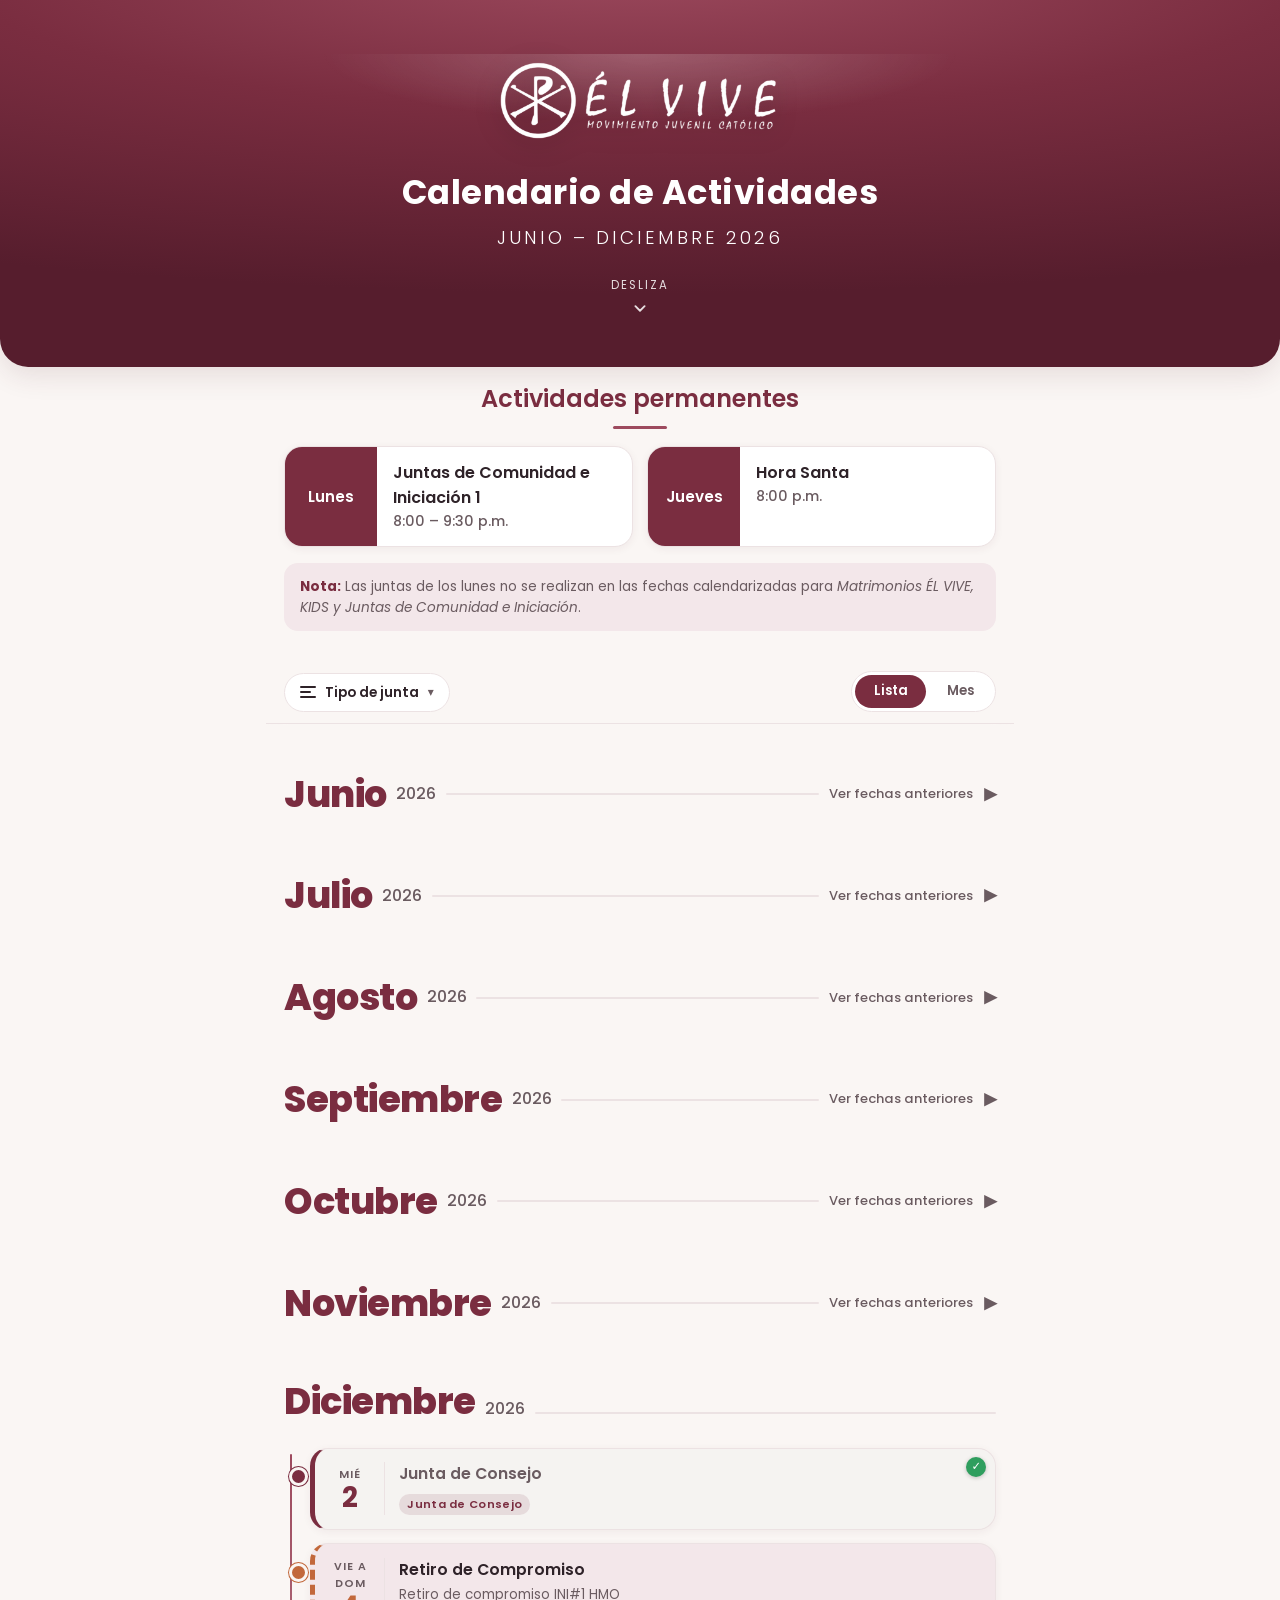
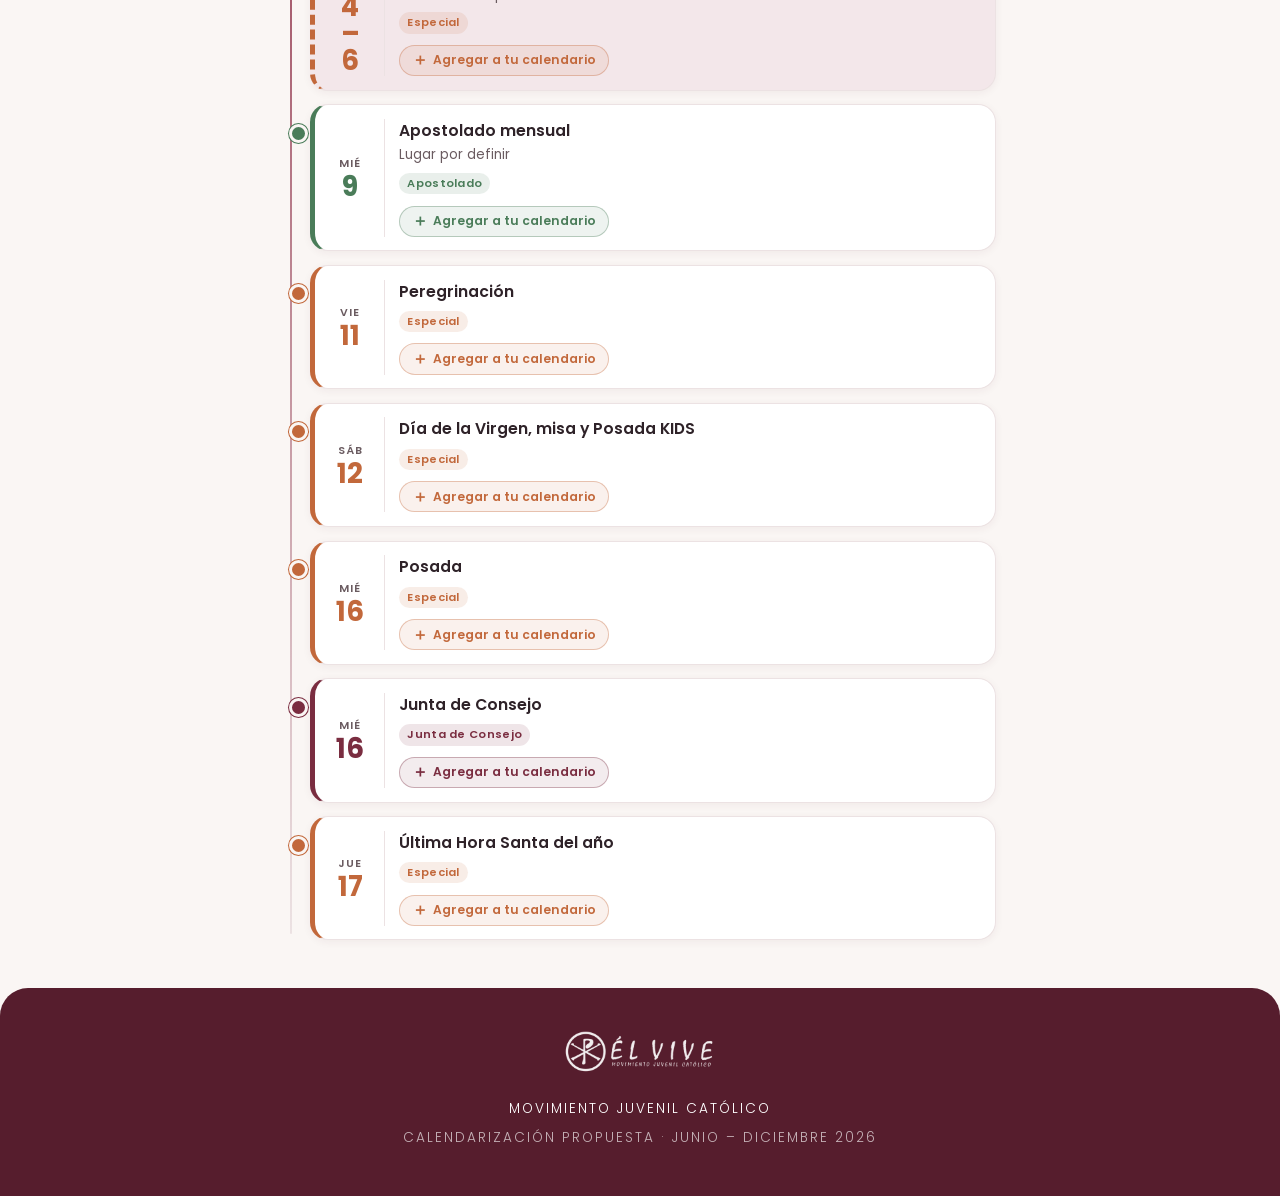
==== commit ae9061c2: "Diciembre: se cancela la Mega Rifa del martes 8 Co-Authored-By: Claude Opus 5 (1M context) <noreply@" ====
--- a/index.html
+++ b/index.html
@@ -12,7 +12,7 @@
   <link rel="preconnect" href="https://fonts.gstatic.com" crossorigin />
   <link href="https://fonts.googleapis.com/css2?family=Poppins:wght@300;400;500;600;700;800&display=swap" rel="stylesheet" />
 
-  <link rel="stylesheet" href="styles.css?v=202609101650" />
+  <link rel="stylesheet" href="styles.css?v=202609101659" />
 </head>
 <body>
 
@@ -123,6 +123,6 @@
     </div>
   </div>
 
-  <script src="app.js?v=202609101650"></script>
+  <script src="app.js?v=202609101659"></script>
 </body>
 </html>
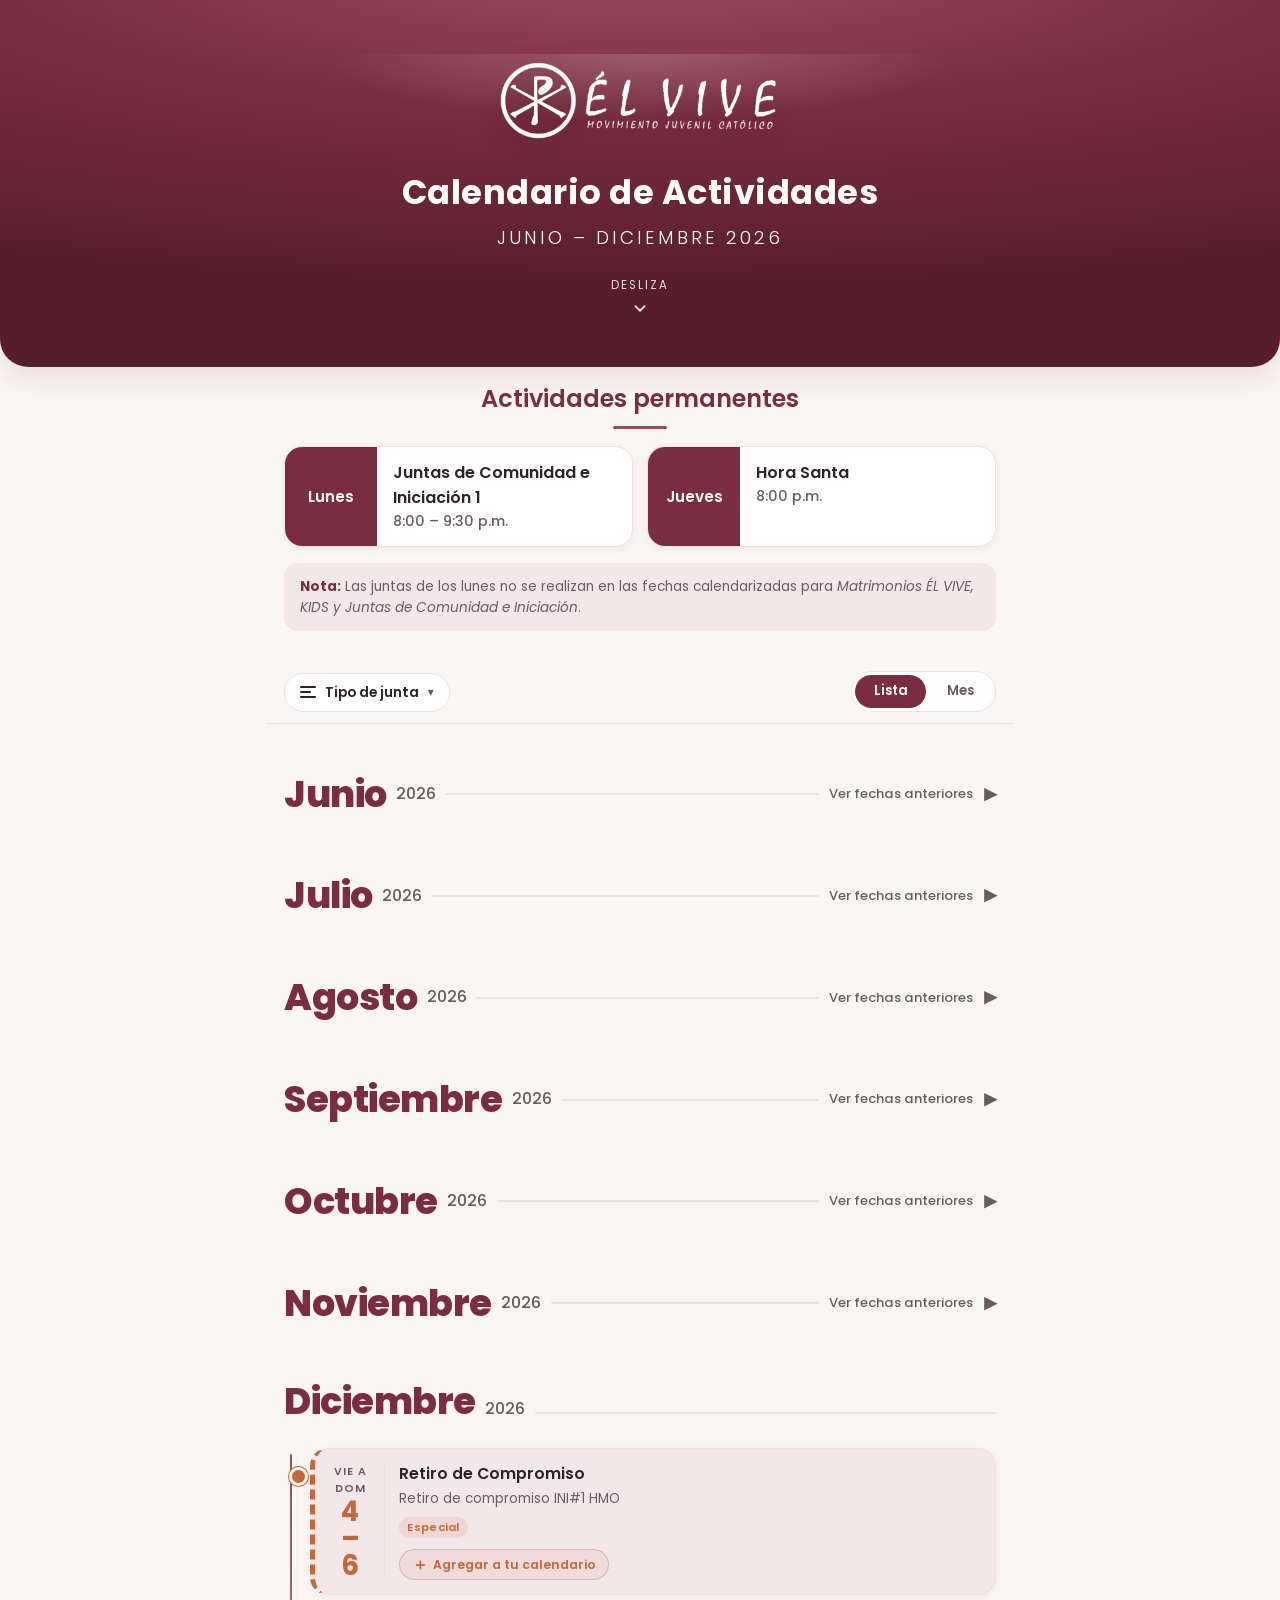
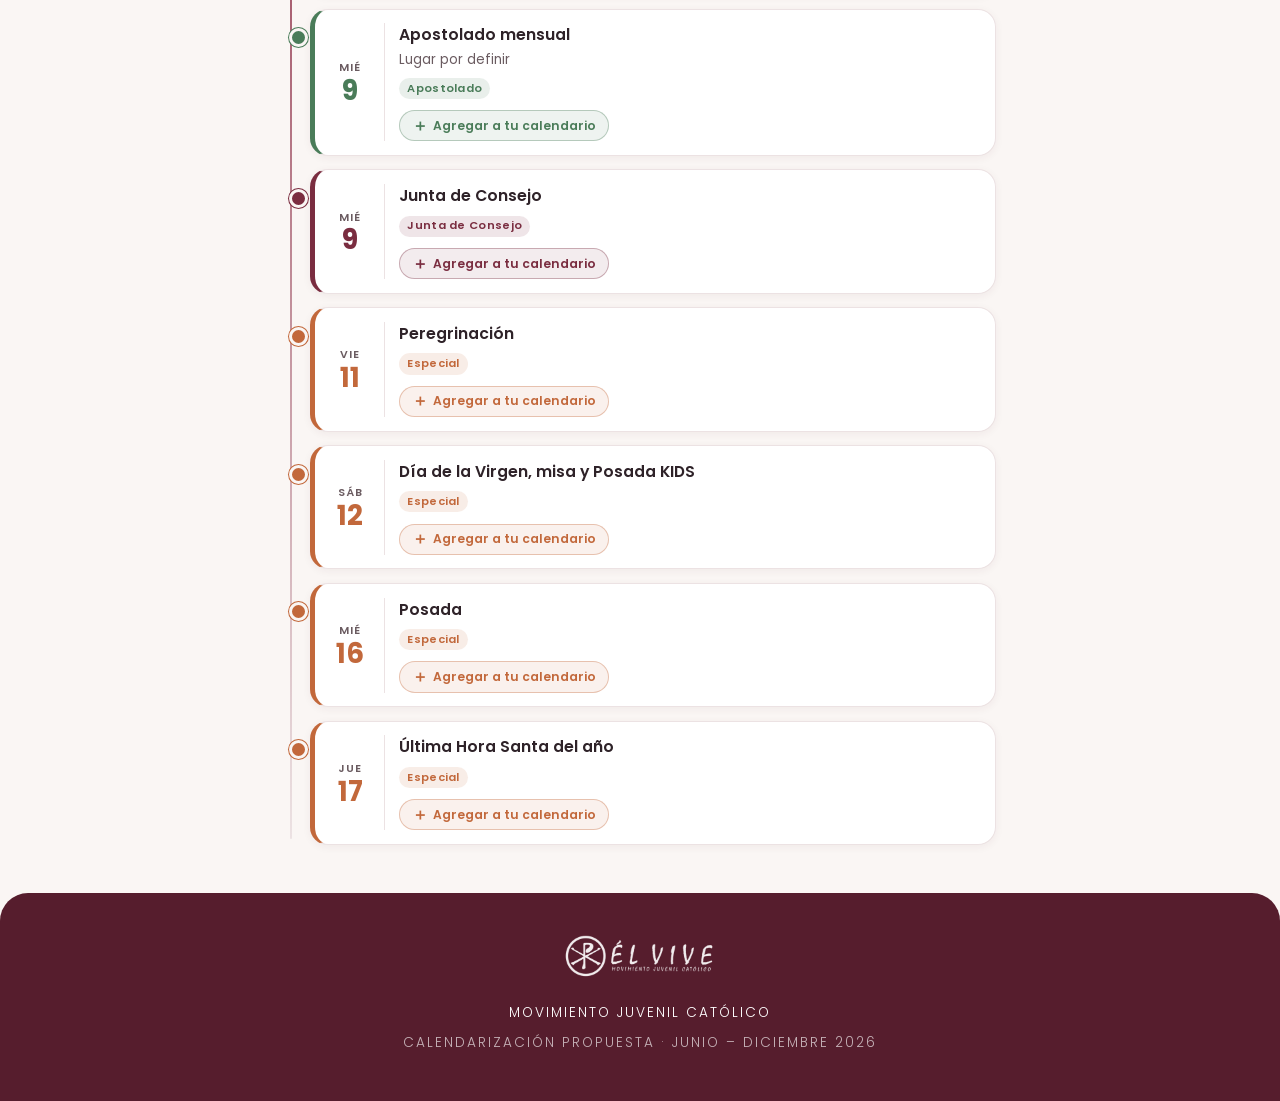
==== commit 0e6c1a5a: "Juntas de Consejo cada 2 semanas desde el 30 sep; agrega Lunada, Conferencias y Limpieza de rancho -" ====
--- a/index.html
+++ b/index.html
@@ -12,7 +12,7 @@
   <link rel="preconnect" href="https://fonts.gstatic.com" crossorigin />
   <link href="https://fonts.googleapis.com/css2?family=Poppins:wght@300;400;500;600;700;800&display=swap" rel="stylesheet" />
 
-  <link rel="stylesheet" href="styles.css?v=202609101659" />
+  <link rel="stylesheet" href="styles.css?v=202610081629" />
 </head>
 <body>
 
@@ -123,6 +123,6 @@
     </div>
   </div>
 
-  <script src="app.js?v=202609101659"></script>
+  <script src="app.js?v=202610081629"></script>
 </body>
 </html>
--- a/styles.css
+++ b/styles.css
@@ -462,6 +462,10 @@
   background: color-mix(in srgb, var(--cat, var(--vino)) 13%, transparent);
 }
 .filter-option.is-active .dot { box-shadow: 0 0 0 3px color-mix(in srgb, var(--cat, var(--vino)) 25%, transparent); }
+/* Palomita de la casilla marcada: guarda su lugar aunque esté apagada,
+   para que la fila no brinque al prender y apagar tipos. */
+.filter-option .check { margin-left: auto; font-size: .8rem; opacity: 0; }
+.filter-option.is-active .check { opacity: 1; }
 
 /* ---- Toggle de vista (segmented control) ---- */
 .view-toggle {
